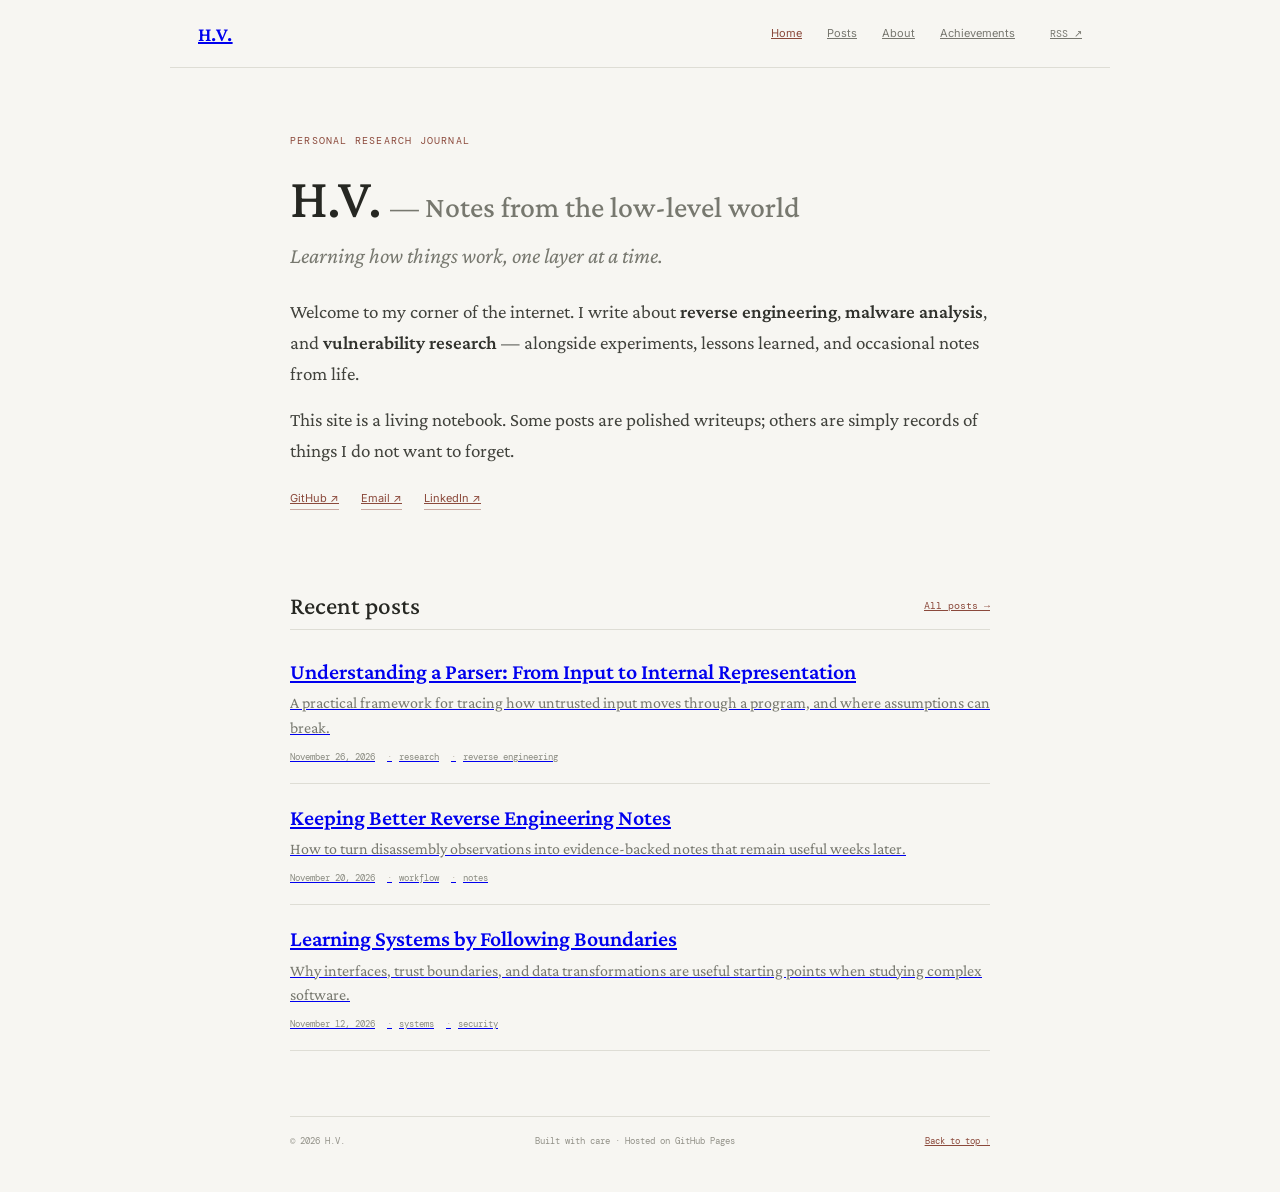
==== index.html @ 85acae39 "Add files via upload" ====
<!doctype html>
<html lang="en">
<head>
  <meta charset="utf-8"><meta name="viewport" content="width=device-width, initial-scale=1">
  <meta name="description" content="Notes on reverse engineering, security research, and systems.">
  <meta name="theme-color" content="#f7f6f2">
  <title>H.V. — Research Journal</title>
  <link rel="preconnect" href="https://fonts.googleapis.com"><link rel="preconnect" href="https://fonts.gstatic.com" crossorigin>
  <link href="https://fonts.googleapis.com/css2?family=Crimson+Pro:wght@400;500;600&family=DM+Mono:wght@400;500&family=Inter:wght@400;500;600;700&display=swap" rel="stylesheet">
  <link rel="stylesheet" href="assets/css/style.css">
</head>
<body>
<header class="topbar"><a class="site-title" href="index.html">H.V.</a><nav><a class="active" href="index.html">Home</a><a href="posts.html">Posts</a><a href="about.html">About</a><a href="achievements.html">Achievements</a></nav><a class="rss" href="feed.xml">RSS ↗</a></header>
<main class="page">
  <section class="intro">
    <p class="kicker">PERSONAL RESEARCH JOURNAL</p>
    <h1>H.V. <span class="subname">— Notes from the low-level world</span></h1>
    <p class="motto">Learning how things work, one layer at a time.</p>
    <div class="bio">
      <p>Welcome to my corner of the internet. I write about <strong>reverse engineering</strong>, <strong>malware analysis</strong>, and <strong>vulnerability research</strong> — alongside experiments, lessons learned, and occasional notes from life.</p>
      <p>This site is a living notebook. Some posts are polished writeups; others are simply records of things I do not want to forget.</p>
    </div>
    <div class="social"><a href="https://github.com/TVietHung305">GitHub ↗</a><a href="mailto:YOUR_EMAIL@example.com">Email ↗</a><a href="https://www.linkedin.com/">LinkedIn ↗</a></div>
  </section>

  <section class="posts-section">
    <div class="section-head"><h2>Recent posts</h2><a href="posts.html">All posts →</a></div>
    <article class="post-row"><a class="post-main" href="posts/understanding-parsers.html"><h3>Understanding a Parser: From Input to Internal Representation</h3><p>A practical framework for tracing how untrusted input moves through a program, and where assumptions can break.</p><div class="meta"><time datetime="2026-11-26">November 26, 2026</time><span>research</span><span>reverse engineering</span></div></a></article>
    <article class="post-row"><a class="post-main" href="posts/re-notes.html"><h3>Keeping Better Reverse Engineering Notes</h3><p>How to turn disassembly observations into evidence-backed notes that remain useful weeks later.</p><div class="meta"><time datetime="2026-11-20">November 20, 2026</time><span>workflow</span><span>notes</span></div></a></article>
    <article class="post-row"><a class="post-main" href="posts/learning-systems.html"><h3>Learning Systems by Following Boundaries</h3><p>Why interfaces, trust boundaries, and data transformations are useful starting points when studying complex software.</p><div class="meta"><time datetime="2026-11-12">November 12, 2026</time><span>systems</span><span>security</span></div></a></article>
  </section>
  <footer><span>© <span id="year"></span> H.V.</span><span>Built with care · Hosted on GitHub Pages</span><a href="#top">Back to top ↑</a></footer>
</main><script src="assets/js/main.js"></script></body></html>
---- assets/css/style.css ----
:root{--paper:#f7f6f2;--ink:#262722;--muted:#77786f;--line:#deddd5;--accent:#8b493b;--soft:#eeede7;--serif:"Crimson Pro",Georgia,serif;--sans:"Inter",Arial,sans-serif;--mono:"DM Mono",monospace}
*{box-sizing:border-box}html{scroll-behavior:smooth}body{margin:0;background:var(--paper);color:var(--ink);font-family:var(--sans);font-size:14px;line-height:1.75}.topbar{height:68px;max-width:940px;margin:auto;padding:0 28px;display:flex;align-items:center;gap:35px;border-bottom:1px solid var(--line)}.site-title{font:600 20px var(--serif);letter-spacing:.02em;margin-right:auto}.topbar nav{display:flex;gap:25px}.topbar nav a,.rss{font-size:11px;color:#77776f}.topbar nav a:hover,.topbar nav a.active,.rss:hover{color:var(--accent)}.rss{font-family:var(--mono);font-size:10px}.page{max-width:940px;margin:0 auto;padding:66px 28px 20px}.intro{max-width:700px;margin:0 auto 82px}.kicker{font:10px var(--mono);letter-spacing:.12em;color:var(--accent);text-transform:uppercase;margin:0 0 20px}.intro h1,.inner-page h1{font:500 clamp(40px,6vw,57px)/1.1 var(--serif);letter-spacing:-.025em;margin:0}.subname{font-size:.52em;color:#77786f;letter-spacing:0}.motto{font:italic 22px var(--serif);color:#77786f;margin:13px 0 28px}.bio{font:19px/1.65 var(--serif);color:#41423c}.bio p{margin:0 0 14px}.bio strong{font-weight:600;color:#30312c}.social{display:flex;gap:22px;margin-top:23px}.social a,.article-body a{font-size:11px;color:var(--accent);border-bottom:1px solid #c9a9a1}.posts-section{max-width:700px;margin:0 auto}.section-head{display:flex;align-items:center;justify-content:space-between;border-bottom:1px solid var(--line);padding-bottom:10px;margin-bottom:8px}.section-head h2{font:500 25px var(--serif);margin:0}.section-head>a{font:10px var(--mono);color:var(--accent)}.post-row{padding:20px 0;border-bottom:1px solid var(--line)}.post-main h3{font:600 22px/1.25 var(--serif);margin:0 0 6px}.post-main:hover h3,.archive-item a:hover{color:var(--accent)}.post-main p{font:16px/1.55 var(--serif);color:#77786f;margin:0 0 10px}.meta,.post-meta{display:flex;gap:12px;align-items:center;color:#898a80;font:9px var(--mono);text-transform:lowercase}.meta span:before{content:"·";margin-right:7px;color:#b1a99b}.meta time{text-transform:none}.page footer{max-width:700px;margin:65px auto 0;padding:18px 0 25px;border-top:1px solid var(--line);display:flex;justify-content:space-between;gap:15px;color:#929188;font:9px var(--mono)}.page footer a{color:var(--accent)}.inner-page{max-width:760px;min-height:calc(100vh - 68px)}.inner-page h1{margin-bottom:15px}.page-lead{font:italic 20px var(--serif);color:#77786f;margin:0 0 38px}.filterbar{display:flex;gap:8px;border-bottom:1px solid var(--line);padding-bottom:15px;margin-bottom:5px}.filter{background:transparent;border:1px solid var(--line);padding:6px 11px;border-radius:2px;color:#77786f;font:9px var(--mono);cursor:pointer}.filter.active,.filter:hover{background:var(--ink);color:var(--paper);border-color:var(--ink)}.archive-item{display:grid;grid-template-columns:135px 1fr;gap:18px;padding:20px 0;border-bottom:1px solid var(--line)}.archive-item>time{font:10px var(--mono);color:#88897f;padding-top:4px}.archive-item a{font:600 21px/1.3 var(--serif)}.archive-item p{font:15px var(--serif);color:#77786f;margin:5px 0 9px}.tag{font:9px var(--mono);color:var(--accent);margin-right:12px}.backlink{display:inline-block;font:10px var(--mono);color:var(--accent);margin-bottom:30px}.post-meta{margin:15px 0 38px;text-transform:none}.article-body{max-width:650px;font:19px/1.72 var(--serif);color:#41423c}.article-body p{margin:0 0 20px}.article-body h2{font:600 27px/1.25 var(--serif);margin:38px 0 12px;color:#292a25}.article-body ul,.article-body ol{padding-left:24px}.article-body li{margin:5px 0}.article-body pre{background:#eeede7;border:1px solid var(--line);padding:17px;overflow:auto;font:12px/1.7 var(--mono);color:#41423c}.article-body blockquote{border-left:2px solid var(--accent);padding:4px 0 4px 20px;margin:28px 0;color:#77786f;font-style:italic}.dropcap:first-letter{float:left;font:64px/.8 var(--serif);padding:8px 9px 0 0;color:var(--accent)}.timeline{border-top:1px solid var(--line);margin-top:40px}.timeline-item{display:grid;grid-template-columns:135px 1fr;gap:18px;padding:23px 0;border-bottom:1px solid var(--line)}.timeline-item time{font:10px var(--mono);color:#88897f;padding-top:5px}.timeline-item h2{font:600 22px var(--serif);margin:0}.timeline-item p{font:16px var(--serif);color:#77786f;margin:5px 0 0}
@media(max-width:620px){.topbar{padding:0 18px;gap:12px}.topbar nav{gap:12px}.topbar nav a{font-size:10px}.rss{display:none}.page{padding:48px 20px 15px}.intro{margin-bottom:65px}.subname{display:block;margin-top:8px}.bio{font-size:18px}.archive-item,.timeline-item{grid-template-columns:1fr;gap:5px}.page footer{flex-wrap:wrap}.page footer span:nth-child(2){display:none}.post-main h3{font-size:21px}}
@media(max-width:390px){.topbar nav{gap:8px}.topbar nav a{font-size:9px}.site-title{font-size:18px}}
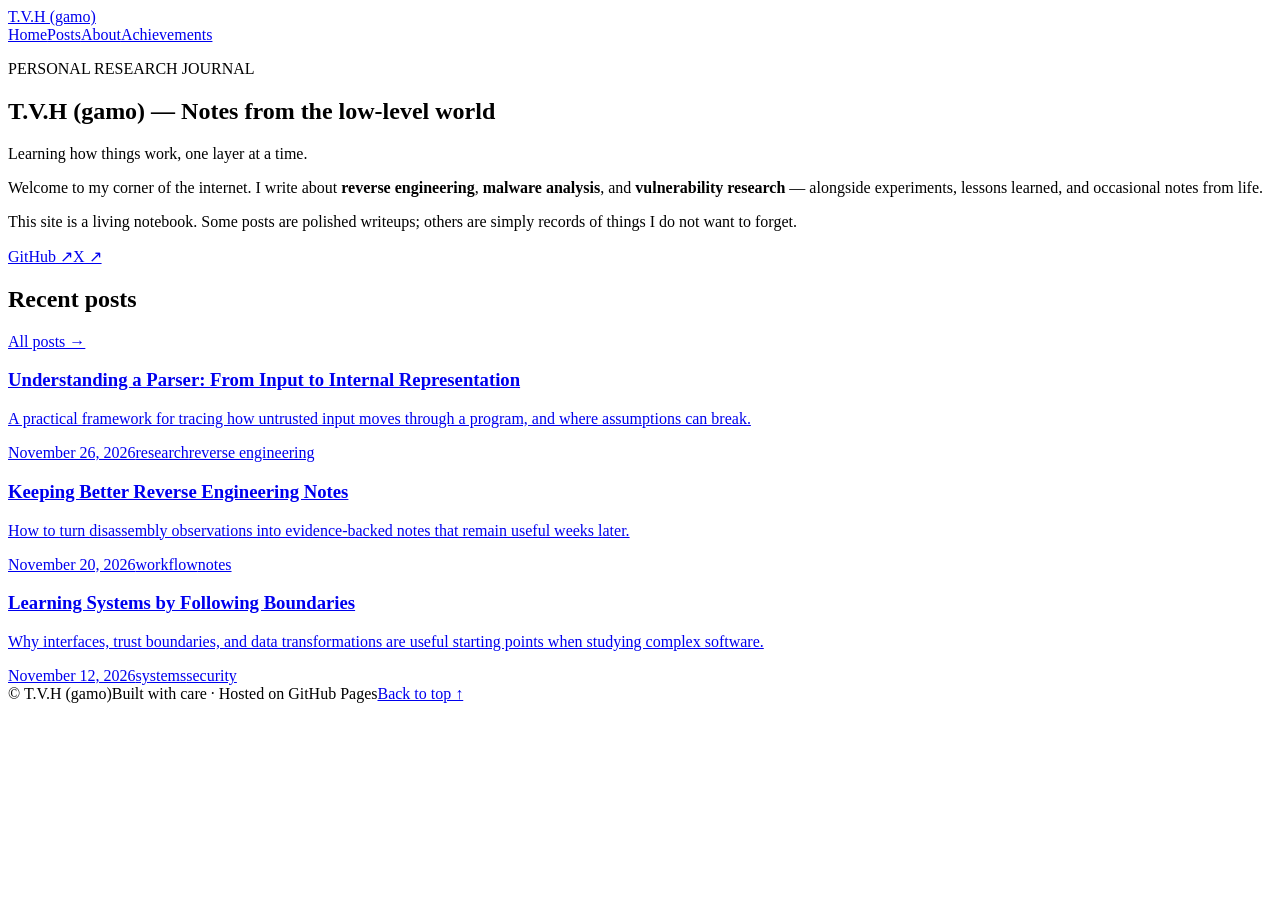
==== commit 0b0660ee: "Add files via upload" ====
--- a/index.html
+++ b/index.html
@@ -4,23 +4,23 @@
   <meta charset="utf-8"><meta name="viewport" content="width=device-width, initial-scale=1">
   <meta name="description" content="Notes on reverse engineering, security research, and systems.">
   <meta name="theme-color" content="#f7f6f2">
-  <title>H.V. — Research Journal</title>
+  <title>T.V.H (gamo) — Research Journal</title>
   <link rel="preconnect" href="https://fonts.googleapis.com"><link rel="preconnect" href="https://fonts.gstatic.com" crossorigin>
   <link href="https://fonts.googleapis.com/css2?family=Crimson+Pro:wght@400;500;600&family=DM+Mono:wght@400;500&family=Inter:wght@400;500;600;700&display=swap" rel="stylesheet">
   <link rel="stylesheet" href="assets/css/style.css">
 </head>
 <body>
-<header class="topbar"><a class="site-title" href="index.html">H.V.</a><nav><a class="active" href="index.html">Home</a><a href="posts.html">Posts</a><a href="about.html">About</a><a href="achievements.html">Achievements</a></nav><a class="rss" href="feed.xml">RSS ↗</a></header>
+<header class="topbar"><a class="site-title" href="index.html">T.V.H (gamo)</a><nav><a class="active" href="index.html">Home</a><a href="posts.html">Posts</a><a href="about.html">About</a><a href="achievements.html">Achievements</a></nav></header>
 <main class="page">
   <section class="intro">
     <p class="kicker">PERSONAL RESEARCH JOURNAL</p>
-    <h1>H.V. <span class="subname">— Notes from the low-level world</span></h1>
+    <h1>T.V.H (gamo) <span class="subname">— Notes from the low-level world</span></h1>
     <p class="motto">Learning how things work, one layer at a time.</p>
     <div class="bio">
       <p>Welcome to my corner of the internet. I write about <strong>reverse engineering</strong>, <strong>malware analysis</strong>, and <strong>vulnerability research</strong> — alongside experiments, lessons learned, and occasional notes from life.</p>
       <p>This site is a living notebook. Some posts are polished writeups; others are simply records of things I do not want to forget.</p>
     </div>
-    <div class="social"><a href="https://github.com/TVietHung305">GitHub ↗</a><a href="mailto:YOUR_EMAIL@example.com">Email ↗</a><a href="https://www.linkedin.com/">LinkedIn ↗</a></div>
+    <div class="social"><a href="https://github.com/TVietHung305">GitHub ↗</a><a href="https://x.com/hvtran_">X ↗</a></div>
   </section>
 
   <section class="posts-section">
@@ -29,5 +29,5 @@
     <article class="post-row"><a class="post-main" href="posts/re-notes.html"><h3>Keeping Better Reverse Engineering Notes</h3><p>How to turn disassembly observations into evidence-backed notes that remain useful weeks later.</p><div class="meta"><time datetime="2026-11-20">November 20, 2026</time><span>workflow</span><span>notes</span></div></a></article>
     <article class="post-row"><a class="post-main" href="posts/learning-systems.html"><h3>Learning Systems by Following Boundaries</h3><p>Why interfaces, trust boundaries, and data transformations are useful starting points when studying complex software.</p><div class="meta"><time datetime="2026-11-12">November 12, 2026</time><span>systems</span><span>security</span></div></a></article>
   </section>
-  <footer><span>© <span id="year"></span> H.V.</span><span>Built with care · Hosted on GitHub Pages</span><a href="#top">Back to top ↑</a></footer>
+  <footer><span>© <span id="year"></span> T.V.H (gamo)</span><span>Built with care · Hosted on GitHub Pages</span><a href="#top">Back to top ↑</a></footer>
 </main><script src="assets/js/main.js"></script></body></html>
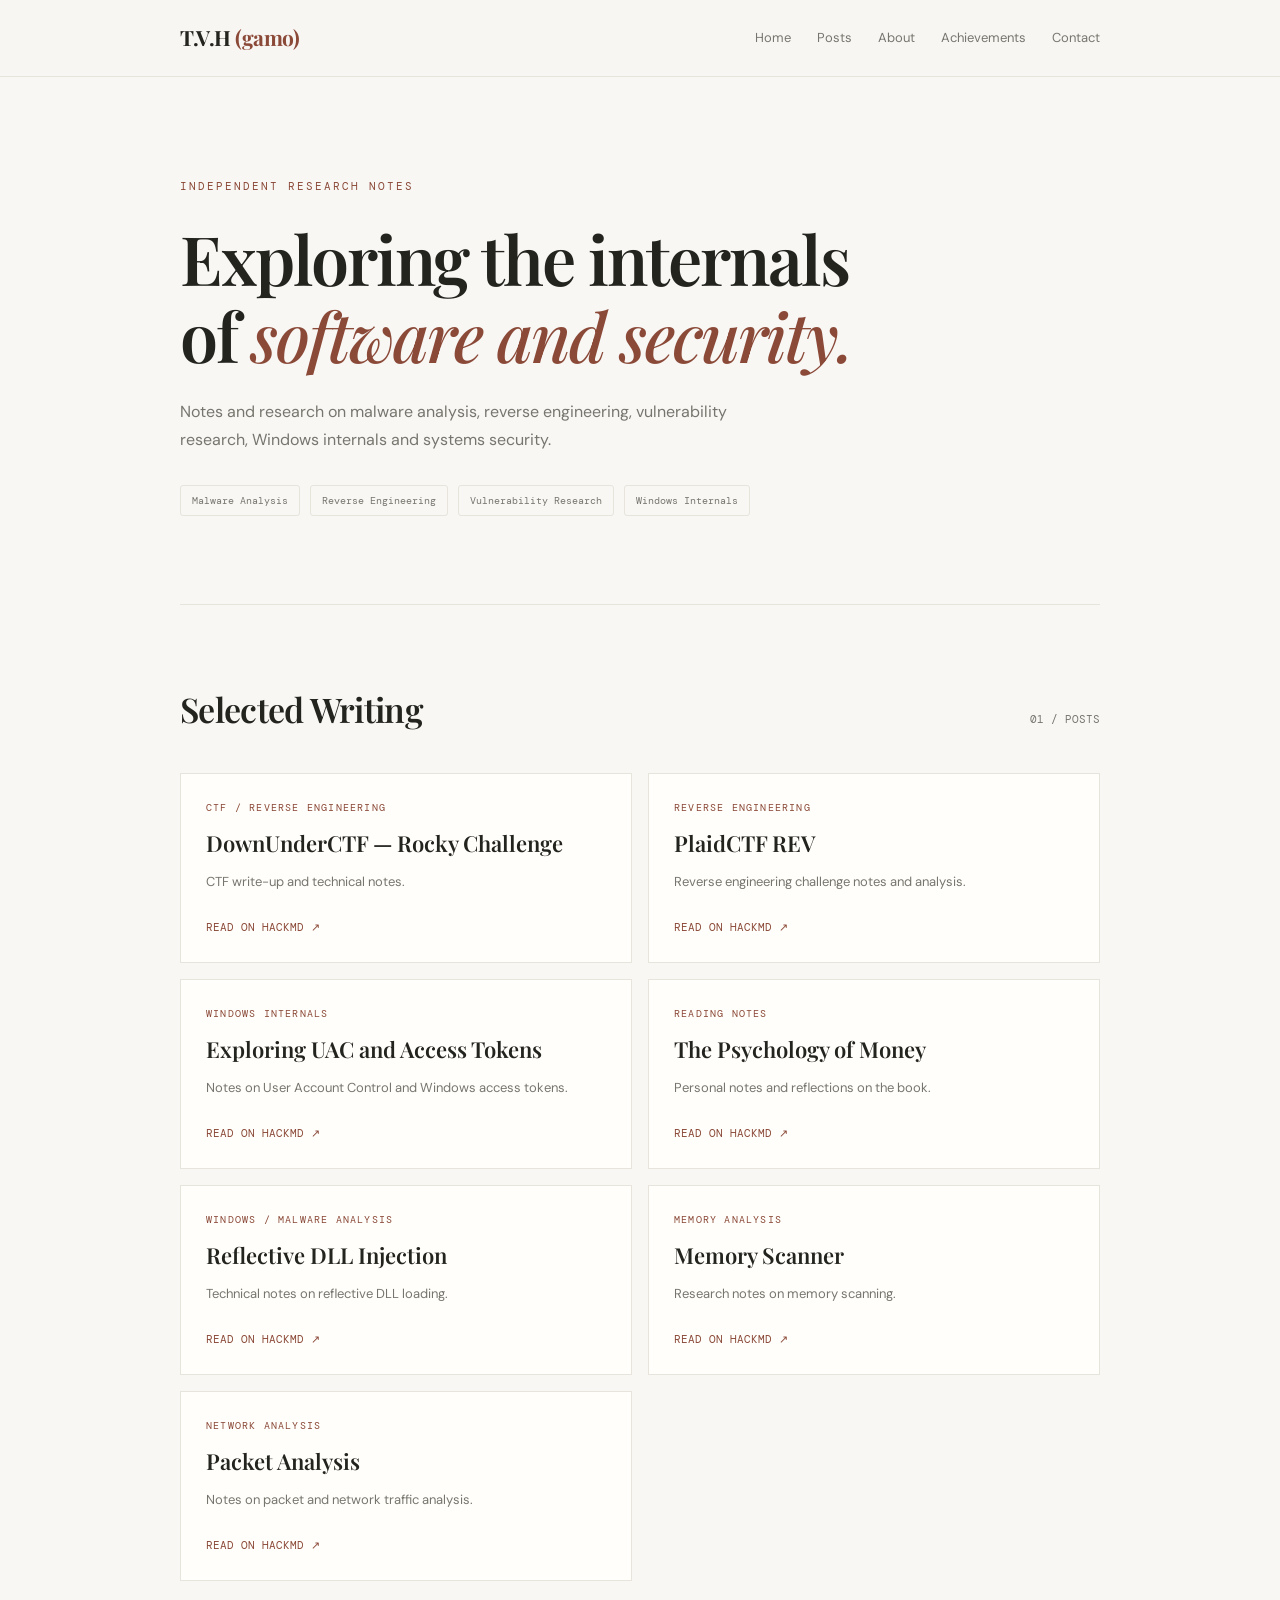
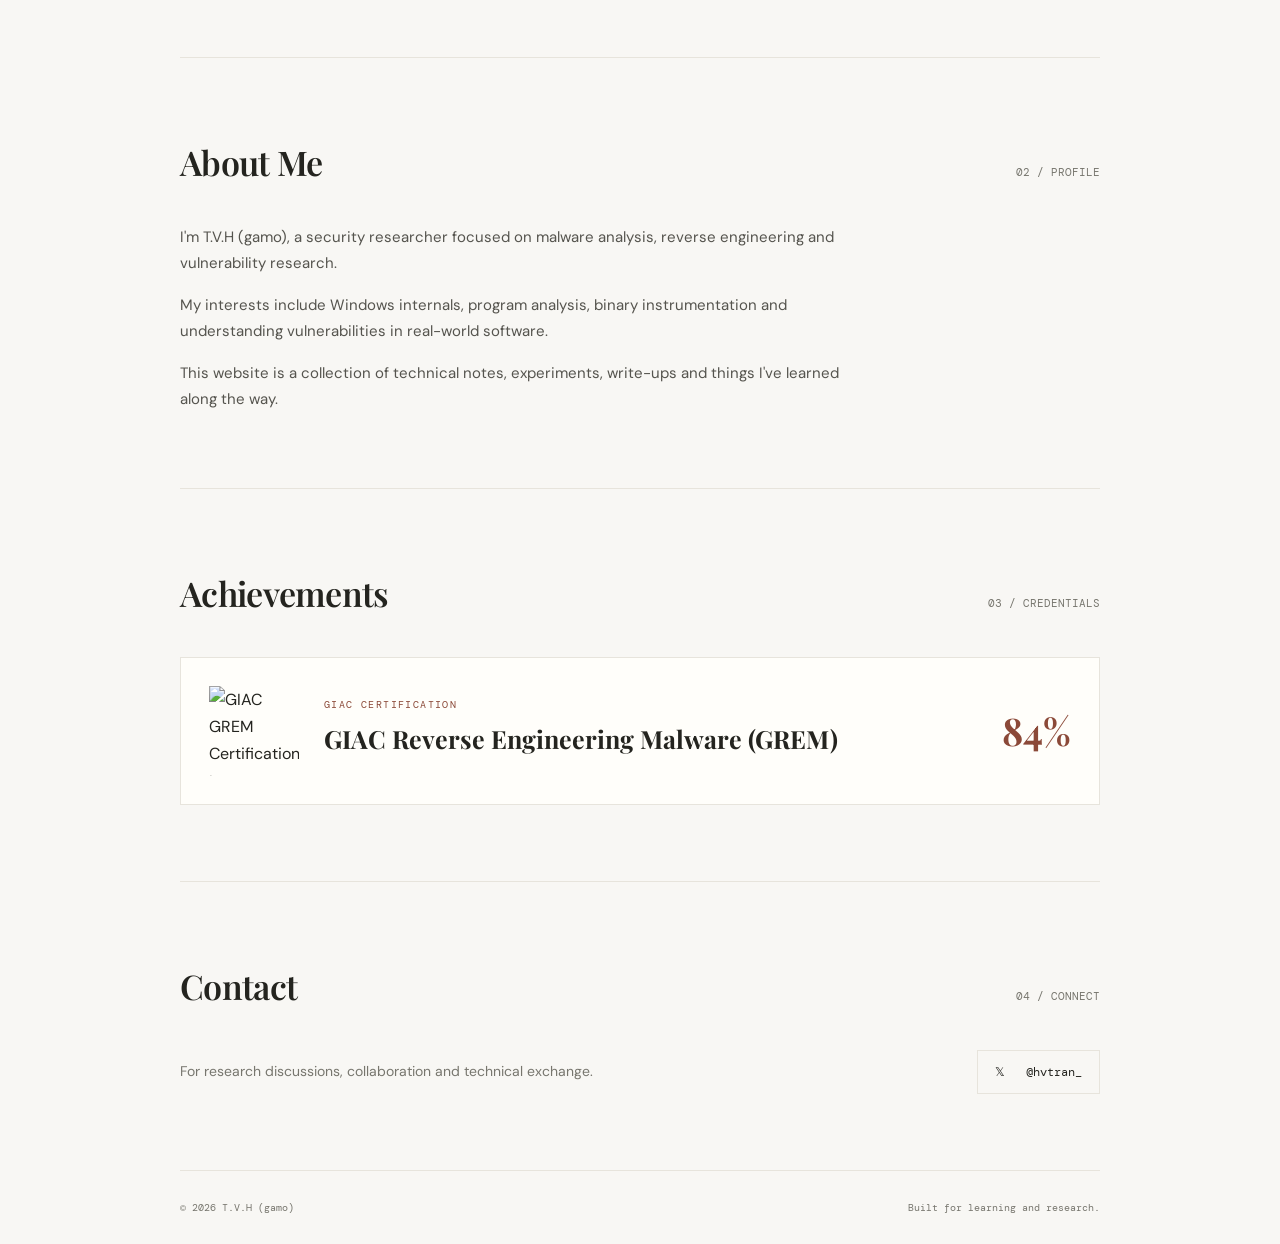
==== commit e41f3301: "Add files via upload" ====
--- a/index.html
+++ b/index.html
@@ -1,33 +1,616 @@
-<!doctype html>
+
+<!DOCTYPE html>
 <html lang="en">
 <head>
-  <meta charset="utf-8"><meta name="viewport" content="width=device-width, initial-scale=1">
-  <meta name="description" content="Notes on reverse engineering, security research, and systems.">
-  <meta name="theme-color" content="#f7f6f2">
-  <title>T.V.H (gamo) — Research Journal</title>
-  <link rel="preconnect" href="https://fonts.googleapis.com"><link rel="preconnect" href="https://fonts.gstatic.com" crossorigin>
-  <link href="https://fonts.googleapis.com/css2?family=Crimson+Pro:wght@400;500;600&family=DM+Mono:wght@400;500&family=Inter:wght@400;500;600;700&display=swap" rel="stylesheet">
-  <link rel="stylesheet" href="assets/css/style.css">
+  <meta charset="UTF-8">
+  <meta name="viewport" content="width=device-width, initial-scale=1.0">
+  <meta name="description" content="T.V.H (gamo) — Malware Analysis, Reverse Engineering and Vulnerability Research.">
+  <title>T.V.H (gamo) — Research Notes</title>
+
+  <link rel="preconnect" href="https://fonts.googleapis.com">
+  <link rel="preconnect" href="https://fonts.gstatic.com" crossorigin>
+  <link href="https://fonts.googleapis.com/css2?family=DM+Mono:wght@400;500&family=DM+Sans:wght@400;500;600;700&family=Playfair+Display:wght@500;600;700&display=swap" rel="stylesheet">
+
+  <style>
+    :root {
+      --bg: #f8f7f4;
+      --surface: #fffefa;
+      --text: #24241f;
+      --muted: #77766e;
+      --line: #e7e4dc;
+      --accent: #8b4938;
+      --accent-light: #f2e8e3;
+      --mono: "DM Mono", monospace;
+      --sans: "DM Sans", sans-serif;
+      --serif: "Playfair Display", serif;
+    }
+
+    * {
+      box-sizing: border-box;
+      margin: 0;
+      padding: 0;
+    }
+
+    html {
+      scroll-behavior: smooth;
+    }
+
+    body {
+      background: var(--bg);
+      color: var(--text);
+      font-family: var(--sans);
+      line-height: 1.7;
+    }
+
+    a {
+      color: inherit;
+      text-decoration: none;
+    }
+
+    .container {
+      width: min(100% - 48px, 920px);
+      margin: auto;
+    }
+
+    header {
+      border-bottom: 1px solid var(--line);
+      background: rgba(248, 247, 244, .94);
+    }
+
+    .nav {
+      min-height: 76px;
+      display: flex;
+      align-items: center;
+      justify-content: space-between;
+      gap: 24px;
+    }
+
+    .brand {
+      font-family: var(--serif);
+      font-size: 21px;
+      font-weight: 700;
+      letter-spacing: -.5px;
+    }
+
+    .brand span {
+      color: var(--accent);
+    }
+
+    .nav-links {
+      display: flex;
+      gap: 26px;
+      list-style: none;
+      font-size: 13px;
+      color: var(--muted);
+    }
+
+    .nav-links a:hover,
+    .text-link:hover {
+      color: var(--accent);
+    }
+
+    .hero {
+      padding: 100px 0 88px;
+      border-bottom: 1px solid var(--line);
+    }
+
+    .eyebrow {
+      font-family: var(--mono);
+      font-size: 11px;
+      letter-spacing: 2px;
+      text-transform: uppercase;
+      color: var(--accent);
+      margin-bottom: 24px;
+    }
+
+    h1 {
+      font-family: var(--serif);
+      font-size: clamp(42px, 7vw, 68px);
+      line-height: 1.13;
+      letter-spacing: -2px;
+      max-width: 720px;
+      font-weight: 600;
+    }
+
+    h1 em {
+      color: var(--accent);
+      font-weight: 500;
+    }
+
+    .hero-description {
+      color: var(--muted);
+      max-width: 560px;
+      margin-top: 25px;
+      font-size: 16px;
+    }
+
+    .hero-meta {
+      display: flex;
+      flex-wrap: wrap;
+      gap: 10px;
+      margin-top: 32px;
+    }
+
+    .tag {
+      border: 1px solid var(--line);
+      padding: 6px 11px;
+      border-radius: 3px;
+      color: var(--muted);
+      font-family: var(--mono);
+      font-size: 10px;
+    }
+
+    section {
+      padding: 76px 0;
+      border-bottom: 1px solid var(--line);
+    }
+
+    .section-heading {
+      display: flex;
+      align-items: baseline;
+      justify-content: space-between;
+      gap: 20px;
+      margin-bottom: 34px;
+    }
+
+    .section-heading h2 {
+      font-family: var(--serif);
+      font-size: 34px;
+      font-weight: 600;
+      letter-spacing: -.7px;
+    }
+
+    .section-index {
+      font-family: var(--mono);
+      font-size: 11px;
+      color: var(--muted);
+    }
+
+    .posts {
+      display: grid;
+      grid-template-columns: 1fr 1fr;
+      gap: 16px;
+    }
+
+    .post {
+      background: var(--surface);
+      border: 1px solid var(--line);
+      padding: 25px;
+      min-height: 190px;
+      display: flex;
+      flex-direction: column;
+      justify-content: space-between;
+      transition: border-color .2s, transform .2s;
+    }
+
+    .post:hover {
+      border-color: var(--accent);
+      transform: translateY(-3px);
+    }
+
+    .post-category {
+      font-family: var(--mono);
+      text-transform: uppercase;
+      font-size: 10px;
+      letter-spacing: 1.2px;
+      color: var(--accent);
+    }
+
+    .post h3 {
+      font-family: var(--serif);
+      font-size: 22px;
+      line-height: 1.35;
+      font-weight: 600;
+      margin: 13px 0;
+    }
+
+    .post-description {
+      font-size: 13px;
+      color: var(--muted);
+      margin-bottom: 20px;
+    }
+
+    .post-link {
+      font-family: var(--mono);
+      font-size: 11px;
+      color: var(--accent);
+    }
+
+    .about-content {
+      max-width: 680px;
+      color: #55544e;
+      font-size: 15px;
+    }
+
+    .about-content p + p {
+      margin-top: 17px;
+    }
+
+    .achievement {
+      display: flex;
+      align-items: center;
+      gap: 25px;
+      padding: 28px;
+      background: var(--surface);
+      border: 1px solid var(--line);
+    }
+
+    .certificate-logo {
+      width: 90px;
+      height: 90px;
+      object-fit: contain;
+      flex-shrink: 0;
+    }
+
+    .achievement-info {
+      flex: 1;
+    }
+
+    .achievement-label {
+      font-family: var(--mono);
+      font-size: 10px;
+      color: var(--accent);
+      letter-spacing: 1.4px;
+      text-transform: uppercase;
+    }
+
+    .achievement h3 {
+      font-family: var(--serif);
+      font-size: 25px;
+      margin: 5px 0;
+    }
+
+    .achievement p {
+      color: var(--muted);
+      font-size: 13px;
+    }
+
+    .score {
+      text-align: right;
+      flex-shrink: 0;
+    }
+
+    .score strong {
+      display: block;
+      font-family: var(--serif);
+      font-size: 38px;
+      color: var(--accent);
+      line-height: 1.2;
+    }
+
+    .score span {
+      font-family: var(--mono);
+      color: var(--muted);
+      font-size: 10px;
+    }
+
+    .passed {
+      display: inline-block;
+      margin-top: 9px;
+      padding: 3px 9px;
+      background: #e7efe6;
+      color: #3c6740;
+      font-family: var(--mono);
+      font-size: 10px;
+      letter-spacing: .5px;
+    }
+
+    .contact-content {
+      display: flex;
+      justify-content: space-between;
+      align-items: center;
+      gap: 20px;
+    }
+
+    .contact-content p {
+      color: var(--muted);
+      font-size: 14px;
+    }
+
+    .x-link {
+      display: inline-flex;
+      align-items: center;
+      gap: 9px;
+      border: 1px solid var(--line);
+      padding: 11px 17px;
+      font-family: var(--mono);
+      font-size: 12px;
+      transition: all .2s;
+    }
+
+    .x-link:hover {
+      color: var(--accent);
+      border-color: var(--accent);
+    }
+
+    footer {
+      padding: 28px 0;
+      color: var(--muted);
+      font-family: var(--mono);
+      font-size: 10px;
+      display: flex;
+      justify-content: space-between;
+      gap: 15px;
+    }
+
+    @media (max-width: 650px) {
+      .container {
+        width: min(100% - 32px, 920px);
+      }
+
+      .nav {
+        align-items: flex-start;
+        flex-direction: column;
+        padding: 20px 0;
+        gap: 13px;
+      }
+
+      .nav-links {
+        gap: 17px;
+        flex-wrap: wrap;
+      }
+
+      .hero {
+        padding: 70px 0;
+      }
+
+      .posts {
+        grid-template-columns: 1fr;
+      }
+
+      .achievement {
+        align-items: flex-start;
+        flex-wrap: wrap;
+        padding: 20px;
+      }
+
+      .certificate-logo {
+        width: 65px;
+        height: 65px;
+      }
+
+      .score {
+        text-align: left;
+        width: 100%;
+      }
+
+      .contact-content {
+        align-items: flex-start;
+        flex-direction: column;
+      }
+
+      footer {
+        flex-direction: column;
+      }
+    }
+  </style>
 </head>
+
 <body>
-<header class="topbar"><a class="site-title" href="index.html">T.V.H (gamo)</a><nav><a class="active" href="index.html">Home</a><a href="posts.html">Posts</a><a href="about.html">About</a><a href="achievements.html">Achievements</a></nav></header>
-<main class="page">
-  <section class="intro">
-    <p class="kicker">PERSONAL RESEARCH JOURNAL</p>
-    <h1>T.V.H (gamo) <span class="subname">— Notes from the low-level world</span></h1>
-    <p class="motto">Learning how things work, one layer at a time.</p>
-    <div class="bio">
-      <p>Welcome to my corner of the internet. I write about <strong>reverse engineering</strong>, <strong>malware analysis</strong>, and <strong>vulnerability research</strong> — alongside experiments, lessons learned, and occasional notes from life.</p>
-      <p>This site is a living notebook. Some posts are polished writeups; others are simply records of things I do not want to forget.</p>
+
+  <header>
+    <div class="container nav">
+      <a class="brand" href="#">T.V.H <span>(gamo)</span></a>
+
+      <nav>
+        <ul class="nav-links">
+          <li><a href="#home">Home</a></li>
+          <li><a href="#posts">Posts</a></li>
+          <li><a href="#about">About</a></li>
+          <li><a href="#achievements">Achievements</a></li>
+          <li><a href="#contact">Contact</a></li>
+        </ul>
+      </nav>
     </div>
-    <div class="social"><a href="https://github.com/TVietHung305">GitHub ↗</a><a href="https://x.com/hvtran_">X ↗</a></div>
-  </section>
-
-  <section class="posts-section">
-    <div class="section-head"><h2>Recent posts</h2><a href="posts.html">All posts →</a></div>
-    <article class="post-row"><a class="post-main" href="posts/understanding-parsers.html"><h3>Understanding a Parser: From Input to Internal Representation</h3><p>A practical framework for tracing how untrusted input moves through a program, and where assumptions can break.</p><div class="meta"><time datetime="2026-11-26">November 26, 2026</time><span>research</span><span>reverse engineering</span></div></a></article>
-    <article class="post-row"><a class="post-main" href="posts/re-notes.html"><h3>Keeping Better Reverse Engineering Notes</h3><p>How to turn disassembly observations into evidence-backed notes that remain useful weeks later.</p><div class="meta"><time datetime="2026-11-20">November 20, 2026</time><span>workflow</span><span>notes</span></div></a></article>
-    <article class="post-row"><a class="post-main" href="posts/learning-systems.html"><h3>Learning Systems by Following Boundaries</h3><p>Why interfaces, trust boundaries, and data transformations are useful starting points when studying complex software.</p><div class="meta"><time datetime="2026-11-12">November 12, 2026</time><span>systems</span><span>security</span></div></a></article>
-  </section>
-  <footer><span>© <span id="year"></span> T.V.H (gamo)</span><span>Built with care · Hosted on GitHub Pages</span><a href="#top">Back to top ↑</a></footer>
-</main><script src="assets/js/main.js"></script></body></html>+  </header>
+
+  <main>
+    <div class="container">
+
+      <!-- HOME -->
+      <section class="hero" id="home">
+        <div class="eyebrow">Independent Research Notes</div>
+
+        <h1>
+          Exploring the internals of
+          <em>software and security.</em>
+        </h1>
+
+        <p class="hero-description">
+          Notes and research on malware analysis, reverse engineering,
+          vulnerability research, Windows internals and systems security.
+        </p>
+
+        <div class="hero-meta">
+          <span class="tag">Malware Analysis</span>
+          <span class="tag">Reverse Engineering</span>
+          <span class="tag">Vulnerability Research</span>
+          <span class="tag">Windows Internals</span>
+        </div>
+      </section>
+
+      <!-- POSTS -->
+      <section id="posts">
+        <div class="section-heading">
+          <h2>Selected Writing</h2>
+          <span class="section-index">01 / POSTS</span>
+        </div>
+
+        <div class="posts">
+
+          <a class="post"
+             href="https://hackmd.io/@IceK/SyC9PhsDel"
+             target="_blank" rel="noopener noreferrer">
+            <div>
+              <div class="post-category">CTF / Reverse Engineering</div>
+              <h3>DownUnderCTF — Rocky Challenge</h3>
+              <p class="post-description">
+                CTF write-up and technical notes.
+              </p>
+            </div>
+            <span class="post-link">READ ON HACKMD ↗</span>
+          </a>
+
+          <a class="post"
+             href="https://hackmd.io/@IceK/ryY4mGbRyl"
+             target="_blank" rel="noopener noreferrer">
+            <div>
+              <div class="post-category">Reverse Engineering</div>
+              <h3>PlaidCTF REV</h3>
+              <p class="post-description">
+                Reverse engineering challenge notes and analysis.
+              </p>
+            </div>
+            <span class="post-link">READ ON HACKMD ↗</span>
+          </a>
+
+          <a class="post"
+             href="https://hackmd.io/@IceK/UAC"
+             target="_blank" rel="noopener noreferrer">
+            <div>
+              <div class="post-category">Windows Internals</div>
+              <h3>Exploring UAC and Access Tokens</h3>
+              <p class="post-description">
+                Notes on User Account Control and Windows access tokens.
+              </p>
+            </div>
+            <span class="post-link">READ ON HACKMD ↗</span>
+          </a>
+
+          <a class="post"
+             href="https://hackmd.io/@IceK/thepsychologyofmoney"
+             target="_blank" rel="noopener noreferrer">
+            <div>
+              <div class="post-category">Reading Notes</div>
+              <h3>The Psychology of Money</h3>
+              <p class="post-description">
+                Personal notes and reflections on the book.
+              </p>
+            </div>
+            <span class="post-link">READ ON HACKMD ↗</span>
+          </a>
+
+          <a class="post"
+             href="https://hackmd.io/@IceK/ReflectiveDLL"
+             target="_blank" rel="noopener noreferrer">
+            <div>
+              <div class="post-category">Windows / Malware Analysis</div>
+              <h3>Reflective DLL Injection</h3>
+              <p class="post-description">
+                Technical notes on reflective DLL loading.
+              </p>
+            </div>
+            <span class="post-link">READ ON HACKMD ↗</span>
+          </a>
+
+          <a class="post"
+             href="https://hackmd.io/@IceK/MemoryScanner"
+             target="_blank" rel="noopener noreferrer">
+            <div>
+              <div class="post-category">Memory Analysis</div>
+              <h3>Memory Scanner</h3>
+              <p class="post-description">
+                Research notes on memory scanning.
+              </p>
+            </div>
+            <span class="post-link">READ ON HACKMD ↗</span>
+          </a>
+
+          <a class="post"
+             href="https://hackmd.io/@IceK/HylzPKkcT"
+             target="_blank" rel="noopener noreferrer">
+            <div>
+              <div class="post-category">Network Analysis</div>
+              <h3>Packet Analysis</h3>
+              <p class="post-description">
+                Notes on packet and network traffic analysis.
+              </p>
+            </div>
+            <span class="post-link">READ ON HACKMD ↗</span>
+          </a>
+
+        </div>
+      </section>
+
+      <!-- ABOUT -->
+      <section id="about">
+        <div class="section-heading">
+          <h2>About Me</h2>
+          <span class="section-index">02 / PROFILE</span>
+        </div>
+
+        <div class="about-content">
+          <p>
+            I'm T.V.H (gamo), a security researcher focused on malware
+            analysis, reverse engineering and vulnerability research.
+          </p>
+
+          <p>
+            My interests include Windows internals, program analysis,
+            binary instrumentation and understanding vulnerabilities
+            in real-world software.
+          </p>
+
+          <p>
+            This website is a collection of technical notes, experiments,
+            write-ups and things I've learned along the way.
+          </p>
+        </div>
+      </section>
+
+      <!-- ACHIEVEMENTS -->
+      <section id="achievements">
+        <div class="section-heading">
+          <h2>Achievements</h2>
+          <span class="section-index">03 / CREDENTIALS</span>
+        </div>
+
+        <div class="achievement">
+          <img
+            class="certificate-logo"
+            src="https://exams.giac.org/api/v2/certification-logo/GREM"
+            alt="GIAC GREM Certification Logo"
+          >
+
+          <div class="achievement-info">
+            <div class="achievement-label">GIAC Certification</div>
+            <h3>GIAC Reverse Engineering Malware (GREM)</h3>
+          </div>
+
+          <div class="score">
+            <strong>84%</strong>
+          </div>
+        </div>
+      </section>
+
+      <!-- CONTACT -->
+      <section id="contact">
+        <div class="section-heading">
+          <h2>Contact</h2>
+          <span class="section-index">04 / CONNECT</span>
+        </div>
+
+        <div class="contact-content">
+          <p>
+            For research discussions, collaboration and technical exchange.
+          </p>
+
+          <a class="x-link"
+             href="https://x.com/hvtran_"
+             target="_blank"
+             rel="noopener noreferrer">
+            𝕏 &nbsp; @hvtran_
+          </a>
+        </div>
+      </section>
+
+    </div>
+  </main>
+
+  <footer class="container">
+    <span>© 2026 T.V.H (gamo)</span>
+    <span>Built for learning and research.</span>
+  </footer>
+
+</body>
+</html>
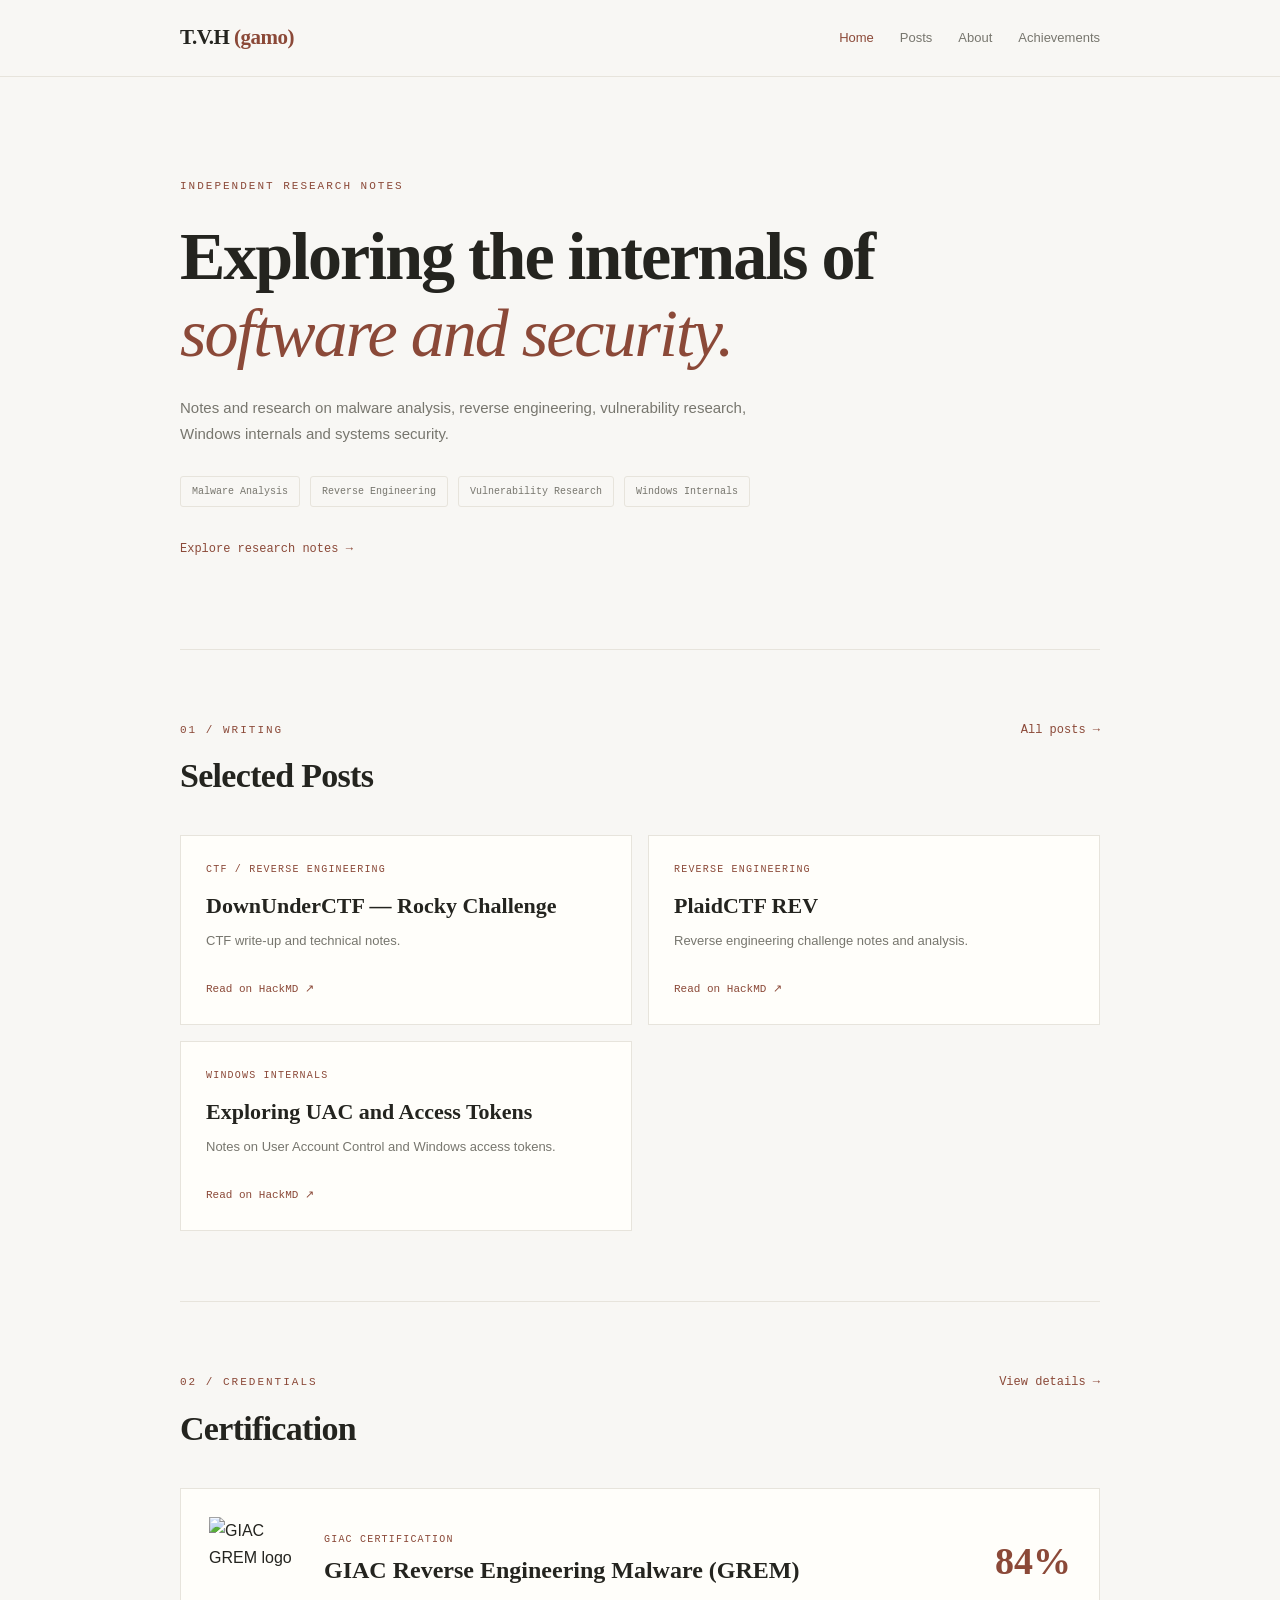
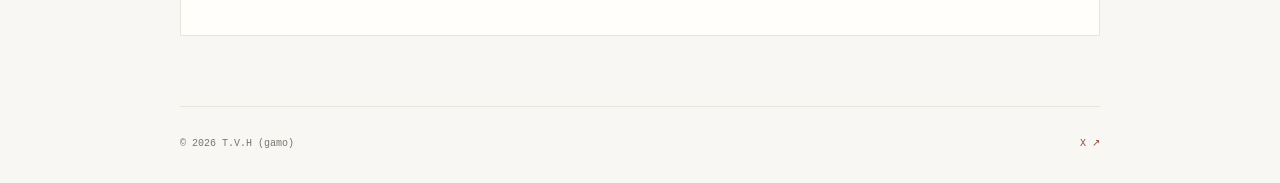
==== commit 07a18922: "Add files via upload" ====
--- a/index.html
+++ b/index.html
@@ -6,611 +6,121 @@
   <meta name="viewport" content="width=device-width, initial-scale=1.0">
   <meta name="description" content="T.V.H (gamo) — Malware Analysis, Reverse Engineering and Vulnerability Research.">
   <title>T.V.H (gamo) — Research Notes</title>
-
-  <link rel="preconnect" href="https://fonts.googleapis.com">
-  <link rel="preconnect" href="https://fonts.gstatic.com" crossorigin>
-  <link href="https://fonts.googleapis.com/css2?family=DM+Mono:wght@400;500&family=DM+Sans:wght@400;500;600;700&family=Playfair+Display:wght@500;600;700&display=swap" rel="stylesheet">
-
-  <style>
-    :root {
-      --bg: #f8f7f4;
-      --surface: #fffefa;
-      --text: #24241f;
-      --muted: #77766e;
-      --line: #e7e4dc;
-      --accent: #8b4938;
-      --accent-light: #f2e8e3;
-      --mono: "DM Mono", monospace;
-      --sans: "DM Sans", sans-serif;
-      --serif: "Playfair Display", serif;
-    }
-
-    * {
-      box-sizing: border-box;
-      margin: 0;
-      padding: 0;
-    }
-
-    html {
-      scroll-behavior: smooth;
-    }
-
-    body {
-      background: var(--bg);
-      color: var(--text);
-      font-family: var(--sans);
-      line-height: 1.7;
-    }
-
-    a {
-      color: inherit;
-      text-decoration: none;
-    }
-
-    .container {
-      width: min(100% - 48px, 920px);
-      margin: auto;
-    }
-
-    header {
-      border-bottom: 1px solid var(--line);
-      background: rgba(248, 247, 244, .94);
-    }
-
-    .nav {
-      min-height: 76px;
-      display: flex;
-      align-items: center;
-      justify-content: space-between;
-      gap: 24px;
-    }
-
-    .brand {
-      font-family: var(--serif);
-      font-size: 21px;
-      font-weight: 700;
-      letter-spacing: -.5px;
-    }
-
-    .brand span {
-      color: var(--accent);
-    }
-
-    .nav-links {
-      display: flex;
-      gap: 26px;
-      list-style: none;
-      font-size: 13px;
-      color: var(--muted);
-    }
-
-    .nav-links a:hover,
-    .text-link:hover {
-      color: var(--accent);
-    }
-
-    .hero {
-      padding: 100px 0 88px;
-      border-bottom: 1px solid var(--line);
-    }
-
-    .eyebrow {
-      font-family: var(--mono);
-      font-size: 11px;
-      letter-spacing: 2px;
-      text-transform: uppercase;
-      color: var(--accent);
-      margin-bottom: 24px;
-    }
-
-    h1 {
-      font-family: var(--serif);
-      font-size: clamp(42px, 7vw, 68px);
-      line-height: 1.13;
-      letter-spacing: -2px;
-      max-width: 720px;
-      font-weight: 600;
-    }
-
-    h1 em {
-      color: var(--accent);
-      font-weight: 500;
-    }
-
-    .hero-description {
-      color: var(--muted);
-      max-width: 560px;
-      margin-top: 25px;
-      font-size: 16px;
-    }
-
-    .hero-meta {
-      display: flex;
-      flex-wrap: wrap;
-      gap: 10px;
-      margin-top: 32px;
-    }
-
-    .tag {
-      border: 1px solid var(--line);
-      padding: 6px 11px;
-      border-radius: 3px;
-      color: var(--muted);
-      font-family: var(--mono);
-      font-size: 10px;
-    }
-
-    section {
-      padding: 76px 0;
-      border-bottom: 1px solid var(--line);
-    }
-
-    .section-heading {
-      display: flex;
-      align-items: baseline;
-      justify-content: space-between;
-      gap: 20px;
-      margin-bottom: 34px;
-    }
-
-    .section-heading h2 {
-      font-family: var(--serif);
-      font-size: 34px;
-      font-weight: 600;
-      letter-spacing: -.7px;
-    }
-
-    .section-index {
-      font-family: var(--mono);
-      font-size: 11px;
-      color: var(--muted);
-    }
-
-    .posts {
-      display: grid;
-      grid-template-columns: 1fr 1fr;
-      gap: 16px;
-    }
-
-    .post {
-      background: var(--surface);
-      border: 1px solid var(--line);
-      padding: 25px;
-      min-height: 190px;
-      display: flex;
-      flex-direction: column;
-      justify-content: space-between;
-      transition: border-color .2s, transform .2s;
-    }
-
-    .post:hover {
-      border-color: var(--accent);
-      transform: translateY(-3px);
-    }
-
-    .post-category {
-      font-family: var(--mono);
-      text-transform: uppercase;
-      font-size: 10px;
-      letter-spacing: 1.2px;
-      color: var(--accent);
-    }
-
-    .post h3 {
-      font-family: var(--serif);
-      font-size: 22px;
-      line-height: 1.35;
-      font-weight: 600;
-      margin: 13px 0;
-    }
-
-    .post-description {
-      font-size: 13px;
-      color: var(--muted);
-      margin-bottom: 20px;
-    }
-
-    .post-link {
-      font-family: var(--mono);
-      font-size: 11px;
-      color: var(--accent);
-    }
-
-    .about-content {
-      max-width: 680px;
-      color: #55544e;
-      font-size: 15px;
-    }
-
-    .about-content p + p {
-      margin-top: 17px;
-    }
-
-    .achievement {
-      display: flex;
-      align-items: center;
-      gap: 25px;
-      padding: 28px;
-      background: var(--surface);
-      border: 1px solid var(--line);
-    }
-
-    .certificate-logo {
-      width: 90px;
-      height: 90px;
-      object-fit: contain;
-      flex-shrink: 0;
-    }
-
-    .achievement-info {
-      flex: 1;
-    }
-
-    .achievement-label {
-      font-family: var(--mono);
-      font-size: 10px;
-      color: var(--accent);
-      letter-spacing: 1.4px;
-      text-transform: uppercase;
-    }
-
-    .achievement h3 {
-      font-family: var(--serif);
-      font-size: 25px;
-      margin: 5px 0;
-    }
-
-    .achievement p {
-      color: var(--muted);
-      font-size: 13px;
-    }
-
-    .score {
-      text-align: right;
-      flex-shrink: 0;
-    }
-
-    .score strong {
-      display: block;
-      font-family: var(--serif);
-      font-size: 38px;
-      color: var(--accent);
-      line-height: 1.2;
-    }
-
-    .score span {
-      font-family: var(--mono);
-      color: var(--muted);
-      font-size: 10px;
-    }
-
-    .passed {
-      display: inline-block;
-      margin-top: 9px;
-      padding: 3px 9px;
-      background: #e7efe6;
-      color: #3c6740;
-      font-family: var(--mono);
-      font-size: 10px;
-      letter-spacing: .5px;
-    }
-
-    .contact-content {
-      display: flex;
-      justify-content: space-between;
-      align-items: center;
-      gap: 20px;
-    }
-
-    .contact-content p {
-      color: var(--muted);
-      font-size: 14px;
-    }
-
-    .x-link {
-      display: inline-flex;
-      align-items: center;
-      gap: 9px;
-      border: 1px solid var(--line);
-      padding: 11px 17px;
-      font-family: var(--mono);
-      font-size: 12px;
-      transition: all .2s;
-    }
-
-    .x-link:hover {
-      color: var(--accent);
-      border-color: var(--accent);
-    }
-
-    footer {
-      padding: 28px 0;
-      color: var(--muted);
-      font-family: var(--mono);
-      font-size: 10px;
-      display: flex;
-      justify-content: space-between;
-      gap: 15px;
-    }
-
-    @media (max-width: 650px) {
-      .container {
-        width: min(100% - 32px, 920px);
-      }
-
-      .nav {
-        align-items: flex-start;
-        flex-direction: column;
-        padding: 20px 0;
-        gap: 13px;
-      }
-
-      .nav-links {
-        gap: 17px;
-        flex-wrap: wrap;
-      }
-
-      .hero {
-        padding: 70px 0;
-      }
-
-      .posts {
-        grid-template-columns: 1fr;
-      }
-
-      .achievement {
-        align-items: flex-start;
-        flex-wrap: wrap;
-        padding: 20px;
-      }
-
-      .certificate-logo {
-        width: 65px;
-        height: 65px;
-      }
-
-      .score {
-        text-align: left;
-        width: 100%;
-      }
-
-      .contact-content {
-        align-items: flex-start;
-        flex-direction: column;
-      }
-
-      footer {
-        flex-direction: column;
-      }
-    }
-  </style>
+  <link rel="stylesheet" href="assets/css/style.css">
+  <script src="assets/js/main.js" defer></script>
 </head>
-
 <body>
 
-  <header>
-    <div class="container nav">
-      <a class="brand" href="#">T.V.H <span>(gamo)</span></a>
+<header class="site-header">
+  <div class="container nav">
+    <a class="brand" href="index.html">T.V.H <span>(gamo)</span></a>
 
-      <nav>
-        <ul class="nav-links">
-          <li><a href="#home">Home</a></li>
-          <li><a href="#posts">Posts</a></li>
-          <li><a href="#about">About</a></li>
-          <li><a href="#achievements">Achievements</a></li>
-          <li><a href="#contact">Contact</a></li>
-        </ul>
-      </nav>
+    <button class="menu-toggle" aria-label="Toggle navigation" aria-expanded="false">
+      ☰
+    </button>
+
+    <nav class="nav-menu">
+      <a class="active" href="index.html">Home</a>
+      <a href="posts.html">Posts</a>
+      <a href="about.html">About</a>
+      <a href="achievements.html">Achievements</a>
+    </nav>
+  </div>
+</header>
+
+<main>
+  <section class="hero container">
+    <p class="eyebrow">INDEPENDENT RESEARCH NOTES</p>
+
+    <h1>
+      Exploring the internals of
+      <em>software and security.</em>
+    </h1>
+
+    <p class="hero-description">
+      Notes and research on malware analysis, reverse engineering,
+      vulnerability research, Windows internals and systems security.
+    </p>
+
+    <div class="tag-list">
+      <span>Malware Analysis</span>
+      <span>Reverse Engineering</span>
+      <span>Vulnerability Research</span>
+      <span>Windows Internals</span>
     </div>
-  </header>
 
-  <main>
-    <div class="container">
+    <a class="text-link" href="posts.html">Explore research notes →</a>
+  </section>
 
-      <!-- HOME -->
-      <section class="hero" id="home">
-        <div class="eyebrow">Independent Research Notes</div>
+  <section class="section container">
+    <div class="section-heading">
+      <div>
+        <p class="eyebrow">01 / WRITING</p>
+        <h2>Selected Posts</h2>
+      </div>
+      <a class="text-link" href="posts.html">All posts →</a>
+    </div>
 
-        <h1>
-          Exploring the internals of
-          <em>software and security.</em>
-        </h1>
+    <div class="post-grid">
 
-        <p class="hero-description">
-          Notes and research on malware analysis, reverse engineering,
-          vulnerability research, Windows internals and systems security.
-        </p>
+      <article class="post-card">
+        <p class="post-category">CTF / Reverse Engineering</p>
+        <h3>DownUnderCTF — Rocky Challenge</h3>
+        <p>CTF write-up and technical notes.</p>
+        <a href="https://hackmd.io/@IceK/SyC9PhsDel" target="_blank" rel="noopener noreferrer">Read on HackMD ↗</a>
+      </article>
 
-        <div class="hero-meta">
-          <span class="tag">Malware Analysis</span>
-          <span class="tag">Reverse Engineering</span>
-          <span class="tag">Vulnerability Research</span>
-          <span class="tag">Windows Internals</span>
-        </div>
-      </section>
+      <article class="post-card">
+        <p class="post-category">Reverse Engineering</p>
+        <h3>PlaidCTF REV</h3>
+        <p>Reverse engineering challenge notes and analysis.</p>
+        <a href="https://hackmd.io/@IceK/ryY4mGbRyl" target="_blank" rel="noopener noreferrer">Read on HackMD ↗</a>
+      </article>
 
-      <!-- POSTS -->
-      <section id="posts">
-        <div class="section-heading">
-          <h2>Selected Writing</h2>
-          <span class="section-index">01 / POSTS</span>
-        </div>
-
-        <div class="posts">
-
-          <a class="post"
-             href="https://hackmd.io/@IceK/SyC9PhsDel"
-             target="_blank" rel="noopener noreferrer">
-            <div>
-              <div class="post-category">CTF / Reverse Engineering</div>
-              <h3>DownUnderCTF — Rocky Challenge</h3>
-              <p class="post-description">
-                CTF write-up and technical notes.
-              </p>
-            </div>
-            <span class="post-link">READ ON HACKMD ↗</span>
-          </a>
-
-          <a class="post"
-             href="https://hackmd.io/@IceK/ryY4mGbRyl"
-             target="_blank" rel="noopener noreferrer">
-            <div>
-              <div class="post-category">Reverse Engineering</div>
-              <h3>PlaidCTF REV</h3>
-              <p class="post-description">
-                Reverse engineering challenge notes and analysis.
-              </p>
-            </div>
-            <span class="post-link">READ ON HACKMD ↗</span>
-          </a>
-
-          <a class="post"
-             href="https://hackmd.io/@IceK/UAC"
-             target="_blank" rel="noopener noreferrer">
-            <div>
-              <div class="post-category">Windows Internals</div>
-              <h3>Exploring UAC and Access Tokens</h3>
-              <p class="post-description">
-                Notes on User Account Control and Windows access tokens.
-              </p>
-            </div>
-            <span class="post-link">READ ON HACKMD ↗</span>
-          </a>
-
-          <a class="post"
-             href="https://hackmd.io/@IceK/thepsychologyofmoney"
-             target="_blank" rel="noopener noreferrer">
-            <div>
-              <div class="post-category">Reading Notes</div>
-              <h3>The Psychology of Money</h3>
-              <p class="post-description">
-                Personal notes and reflections on the book.
-              </p>
-            </div>
-            <span class="post-link">READ ON HACKMD ↗</span>
-          </a>
-
-          <a class="post"
-             href="https://hackmd.io/@IceK/ReflectiveDLL"
-             target="_blank" rel="noopener noreferrer">
-            <div>
-              <div class="post-category">Windows / Malware Analysis</div>
-              <h3>Reflective DLL Injection</h3>
-              <p class="post-description">
-                Technical notes on reflective DLL loading.
-              </p>
-            </div>
-            <span class="post-link">READ ON HACKMD ↗</span>
-          </a>
-
-          <a class="post"
-             href="https://hackmd.io/@IceK/MemoryScanner"
-             target="_blank" rel="noopener noreferrer">
-            <div>
-              <div class="post-category">Memory Analysis</div>
-              <h3>Memory Scanner</h3>
-              <p class="post-description">
-                Research notes on memory scanning.
-              </p>
-            </div>
-            <span class="post-link">READ ON HACKMD ↗</span>
-          </a>
-
-          <a class="post"
-             href="https://hackmd.io/@IceK/HylzPKkcT"
-             target="_blank" rel="noopener noreferrer">
-            <div>
-              <div class="post-category">Network Analysis</div>
-              <h3>Packet Analysis</h3>
-              <p class="post-description">
-                Notes on packet and network traffic analysis.
-              </p>
-            </div>
-            <span class="post-link">READ ON HACKMD ↗</span>
-          </a>
-
-        </div>
-      </section>
-
-      <!-- ABOUT -->
-      <section id="about">
-        <div class="section-heading">
-          <h2>About Me</h2>
-          <span class="section-index">02 / PROFILE</span>
-        </div>
-
-        <div class="about-content">
-          <p>
-            I'm T.V.H (gamo), a security researcher focused on malware
-            analysis, reverse engineering and vulnerability research.
-          </p>
-
-          <p>
-            My interests include Windows internals, program analysis,
-            binary instrumentation and understanding vulnerabilities
-            in real-world software.
-          </p>
-
-          <p>
-            This website is a collection of technical notes, experiments,
-            write-ups and things I've learned along the way.
-          </p>
-        </div>
-      </section>
-
-      <!-- ACHIEVEMENTS -->
-      <section id="achievements">
-        <div class="section-heading">
-          <h2>Achievements</h2>
-          <span class="section-index">03 / CREDENTIALS</span>
-        </div>
-
-        <div class="achievement">
-          <img
-            class="certificate-logo"
-            src="https://exams.giac.org/api/v2/certification-logo/GREM"
-            alt="GIAC GREM Certification Logo"
-          >
-
-          <div class="achievement-info">
-            <div class="achievement-label">GIAC Certification</div>
-            <h3>GIAC Reverse Engineering Malware (GREM)</h3>
-          </div>
-
-          <div class="score">
-            <strong>84%</strong>
-          </div>
-        </div>
-      </section>
-
-      <!-- CONTACT -->
-      <section id="contact">
-        <div class="section-heading">
-          <h2>Contact</h2>
-          <span class="section-index">04 / CONNECT</span>
-        </div>
-
-        <div class="contact-content">
-          <p>
-            For research discussions, collaboration and technical exchange.
-          </p>
-
-          <a class="x-link"
-             href="https://x.com/hvtran_"
-             target="_blank"
-             rel="noopener noreferrer">
-            𝕏 &nbsp; @hvtran_
-          </a>
-        </div>
-      </section>
+      <article class="post-card">
+        <p class="post-category">Windows Internals</p>
+        <h3>Exploring UAC and Access Tokens</h3>
+        <p>Notes on User Account Control and Windows access tokens.</p>
+        <a href="https://hackmd.io/@IceK/UAC" target="_blank" rel="noopener noreferrer">Read on HackMD ↗</a>
+      </article>
 
     </div>
-  </main>
+  </section>
 
-  <footer class="container">
+  <section class="section container">
+    <div class="section-heading">
+      <div>
+        <p class="eyebrow">02 / CREDENTIALS</p>
+        <h2>Certification</h2>
+      </div>
+      <a class="text-link" href="achievements.html">View details →</a>
+    </div>
+
+    <div class="achievement-card">
+      <img
+        src="https://exams.giac.org/api/v2/certification-logo/GREM"
+        alt="GIAC GREM logo"
+        class="cert-logo"
+      >
+
+      <div class="achievement-info">
+        <p class="post-category">GIAC CERTIFICATION</p>
+        <h3>GIAC Reverse Engineering Malware (GREM)</h3>
+      </div>
+
+      <div class="score">
+        <strong>84%</strong>
+      </div>
+    </div>
+  </section>
+</main>
+
+<footer class="site-footer">
+  <div class="container footer-inner">
     <span>© 2026 T.V.H (gamo)</span>
-    <span>Built for learning and research.</span>
-  </footer>
+    <a href="https://x.com/hvtran_" target="_blank" rel="noopener noreferrer">X ↗</a>
+  </div>
+</footer>
 
 </body>
 </html>
--- a/assets/css/style.css
+++ b/assets/css/style.css
@@ -0,0 +1,471 @@
+
+:root {
+  --bg: #f8f7f4;
+  --surface: #fffefa;
+  --text: #24241f;
+  --muted: #77766e;
+  --line: #e7e4dc;
+  --accent: #8b4938;
+  --accent-light: #f2e8e3;
+  --success: #3c6740;
+
+  --mono: "DM Mono", monospace;
+  --sans: "DM Sans", sans-serif;
+  --serif: "Playfair Display", Georgia, serif;
+}
+
+* {
+  box-sizing: border-box;
+  margin: 0;
+  padding: 0;
+}
+
+html {
+  scroll-behavior: smooth;
+}
+
+body {
+  background: var(--bg);
+  color: var(--text);
+  font-family: var(--sans);
+  line-height: 1.7;
+}
+
+a {
+  color: inherit;
+  text-decoration: none;
+}
+
+.container {
+  width: min(100% - 48px, 920px);
+  margin-inline: auto;
+}
+
+/* Navigation */
+
+.site-header {
+  border-bottom: 1px solid var(--line);
+  background: var(--bg);
+}
+
+.nav {
+  min-height: 76px;
+  display: flex;
+  align-items: center;
+  justify-content: space-between;
+  gap: 24px;
+}
+
+.brand {
+  font-family: var(--serif);
+  font-size: 21px;
+  font-weight: 700;
+  letter-spacing: -.5px;
+}
+
+.brand span {
+  color: var(--accent);
+}
+
+.nav-menu {
+  display: flex;
+  align-items: center;
+  gap: 26px;
+}
+
+.nav-menu a {
+  color: var(--muted);
+  font-size: 13px;
+  transition: color .2s ease;
+}
+
+.nav-menu a:hover,
+.nav-menu a.active {
+  color: var(--accent);
+}
+
+.menu-toggle {
+  display: none;
+  background: transparent;
+  border: 1px solid var(--line);
+  padding: 6px 10px;
+  font-size: 18px;
+  cursor: pointer;
+}
+
+/* Hero */
+
+.hero {
+  padding-top: 100px;
+  padding-bottom: 88px;
+  border-bottom: 1px solid var(--line);
+}
+
+.eyebrow {
+  margin-bottom: 22px;
+  color: var(--accent);
+  font-family: var(--mono);
+  font-size: 11px;
+  letter-spacing: 2px;
+  text-transform: uppercase;
+}
+
+.hero h1,
+.page-intro h1 {
+  max-width: 750px;
+  font-family: var(--serif);
+  font-size: clamp(42px, 7vw, 68px);
+  font-weight: 600;
+  letter-spacing: -2px;
+  line-height: 1.13;
+}
+
+.hero h1 em {
+  color: var(--accent);
+  font-weight: 500;
+}
+
+.hero-description {
+  max-width: 580px;
+  margin-top: 24px;
+  color: var(--muted);
+  font-size: 15px;
+}
+
+.tag-list {
+  display: flex;
+  flex-wrap: wrap;
+  gap: 10px;
+  margin-top: 30px;
+}
+
+.tag-list span {
+  padding: 6px 11px;
+  border: 1px solid var(--line);
+  border-radius: 3px;
+  color: var(--muted);
+  font-family: var(--mono);
+  font-size: 10px;
+}
+
+.text-link {
+  display: inline-block;
+  color: var(--accent);
+  font-family: var(--mono);
+  font-size: 12px;
+}
+
+.hero > .text-link {
+  margin-top: 32px;
+}
+
+/* Page layout */
+
+.page-main {
+  min-height: 65vh;
+}
+
+.page-intro {
+  padding: 82px 0 55px;
+  border-bottom: 1px solid var(--line);
+}
+
+.page-intro h1 {
+  font-size: clamp(40px, 6vw, 56px);
+}
+
+.section {
+  padding: 70px 0;
+  border-bottom: 1px solid var(--line);
+}
+
+.section-heading {
+  display: flex;
+  align-items: baseline;
+  justify-content: space-between;
+  gap: 20px;
+  margin-bottom: 30px;
+}
+
+.section-heading .eyebrow {
+  margin-bottom: 8px;
+}
+
+.section-heading h2 {
+  font-family: var(--serif);
+  font-size: 34px;
+  font-weight: 600;
+  letter-spacing: -.7px;
+}
+
+/* Post cards */
+
+.post-grid {
+  display: grid;
+  grid-template-columns: repeat(2, minmax(0, 1fr));
+  gap: 16px;
+}
+
+.post-card {
+  min-height: 190px;
+  display: flex;
+  flex-direction: column;
+  align-items: flex-start;
+  padding: 25px;
+  border: 1px solid var(--line);
+  background: var(--surface);
+  transition:
+    border-color .2s ease,
+    transform .2s ease;
+}
+
+.post-card:hover {
+  border-color: var(--accent);
+  transform: translateY(-3px);
+}
+
+.post-category {
+  color: var(--accent);
+  font-family: var(--mono);
+  font-size: 10px;
+  letter-spacing: 1.2px;
+  text-transform: uppercase;
+}
+
+.post-card h3 {
+  margin: 13px 0 9px;
+  font-family: var(--serif);
+  font-size: 22px;
+  font-weight: 600;
+  line-height: 1.35;
+}
+
+.post-card p:not(.post-category) {
+  margin-bottom: 20px;
+  color: var(--muted);
+  font-size: 13px;
+}
+
+.post-card a {
+  margin-top: auto;
+  color: var(--accent);
+  font-family: var(--mono);
+  font-size: 11px;
+}
+
+/* About */
+
+.about-content {
+  max-width: 700px;
+  color: #55544e;
+  font-size: 15px;
+}
+
+.about-content p {
+  margin-bottom: 18px;
+}
+
+.about-content h2 {
+  margin: 38px 0 15px;
+  font-family: var(--serif);
+  font-size: 27px;
+  color: var(--text);
+}
+
+.interest-list {
+  padding-left: 22px;
+  margin-bottom: 30px;
+}
+
+.interest-list li {
+  margin-bottom: 8px;
+}
+
+/* Achievement */
+
+.achievement-card {
+  display: flex;
+  align-items: center;
+  gap: 25px;
+  padding: 28px;
+  border: 1px solid var(--line);
+  background: var(--surface);
+}
+
+.cert-logo {
+  width: 90px;
+  height: 90px;
+  object-fit: contain;
+  flex-shrink: 0;
+}
+
+.achievement-info {
+  flex: 1;
+  min-width: 0;
+}
+
+.achievement-info h3,
+.achievement-info h2 {
+  margin: 6px 0;
+  font-family: var(--serif);
+  font-size: 24px;
+  font-weight: 600;
+  line-height: 1.35;
+}
+
+.achievement-info > p:not(.post-category) {
+  color: var(--muted);
+  font-size: 13px;
+}
+
+.score {
+  flex-shrink: 0;
+  text-align: right;
+}
+
+.score strong {
+  display: block;
+  color: var(--accent);
+  font-family: var(--serif);
+  font-size: 38px;
+  line-height: 1.2;
+}
+
+.score span {
+  color: var(--muted);
+  font-family: var(--mono);
+  font-size: 10px;
+}
+
+.status-passed {
+  display: inline-block;
+  margin: 8px 0 15px;
+  padding: 3px 9px;
+  background: #e7efe6;
+  color: var(--success);
+  font-family: var(--mono);
+  font-size: 10px;
+  letter-spacing: .5px;
+}
+
+.cert-details {
+  margin: 12px 0 20px;
+}
+
+.cert-details div {
+  display: flex;
+  justify-content: space-between;
+  gap: 20px;
+  padding: 8px 0;
+  border-bottom: 1px solid var(--line);
+  font-size: 13px;
+}
+
+.cert-details dt {
+  color: var(--muted);
+}
+
+.cert-details dd {
+  text-align: right;
+  font-weight: 600;
+}
+
+/* Footer */
+
+.site-footer {
+  padding: 28px 0;
+}
+
+.footer-inner {
+  display: flex;
+  justify-content: space-between;
+  gap: 20px;
+  color: var(--muted);
+  font-family: var(--mono);
+  font-size: 10px;
+}
+
+.footer-inner a {
+  color: var(--accent);
+}
+
+/* Responsive */
+
+@media (max-width: 650px) {
+  .container {
+    width: min(100% - 32px, 920px);
+  }
+
+  .nav {
+    min-height: 70px;
+    flex-wrap: wrap;
+    padding: 17px 0;
+  }
+
+  .menu-toggle {
+    display: block;
+  }
+
+  .nav-menu {
+    display: none;
+    width: 100%;
+    flex-direction: column;
+    align-items: flex-start;
+    gap: 14px;
+    padding: 12px 0 5px;
+  }
+
+  .nav-menu.open {
+    display: flex;
+  }
+
+  .hero {
+    padding: 70px 0;
+  }
+
+  .page-intro {
+    padding: 65px 0 40px;
+  }
+
+  .section {
+    padding: 52px 0;
+  }
+
+  .post-grid {
+    grid-template-columns: 1fr;
+  }
+
+  .section-heading {
+    align-items: flex-start;
+    flex-direction: column;
+  }
+
+  .achievement-card {
+    align-items: flex-start;
+    flex-wrap: wrap;
+    padding: 20px;
+  }
+
+  .cert-logo {
+    width: 68px;
+    height: 68px;
+  }
+
+  .score {
+    width: 100%;
+    text-align: left;
+  }
+
+  .cert-details div {
+    flex-direction: column;
+    gap: 2px;
+  }
+
+  .cert-details dd {
+    text-align: left;
+  }
+
+  .footer-inner {
+    flex-direction: column;
+  }
+}
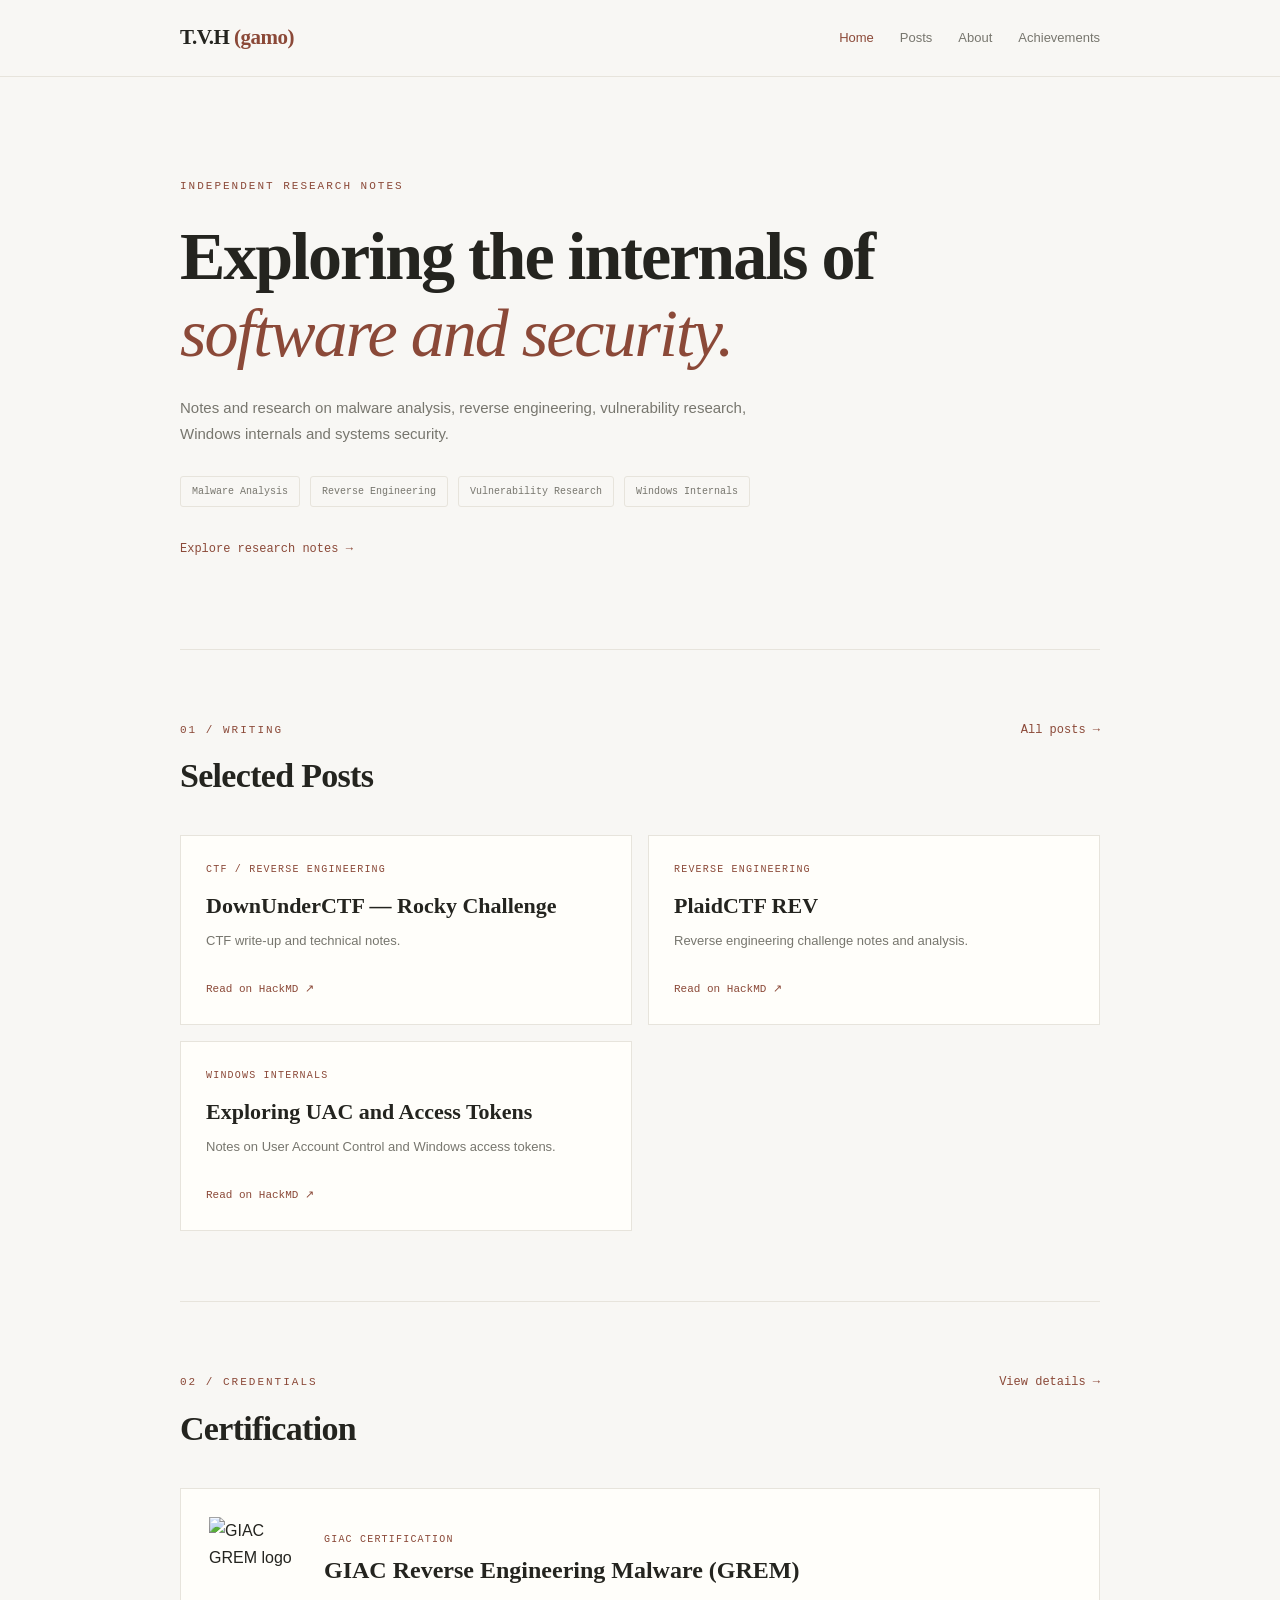
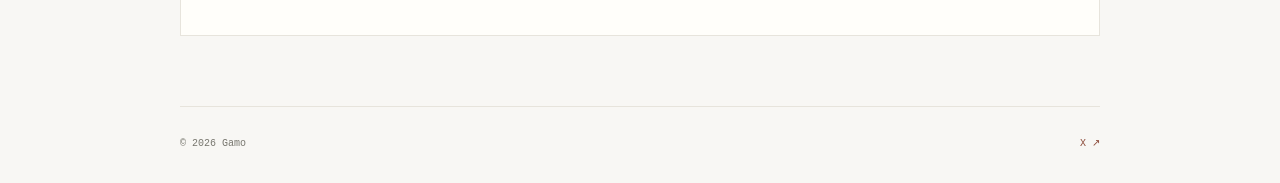
==== commit 34d10628: "Update index.html" ====
--- a/index.html
+++ b/index.html
@@ -4,8 +4,8 @@
 <head>
   <meta charset="UTF-8">
   <meta name="viewport" content="width=device-width, initial-scale=1.0">
-  <meta name="description" content="T.V.H (gamo) — Malware Analysis, Reverse Engineering and Vulnerability Research.">
-  <title>T.V.H (gamo) — Research Notes</title>
+  <meta name="description" content="Malware Analysis, Reverse Engineering and Vulnerability Research.">
+  <title>Gamo Research Note</title>
   <link rel="stylesheet" href="assets/css/style.css">
   <script src="assets/js/main.js" defer></script>
 </head>
@@ -87,7 +87,7 @@
     </div>
   </section>
 
-  <section class="section container">
+  <section class= "section container">
     <div class="section-heading">
       <div>
         <p class="eyebrow">02 / CREDENTIALS</p>
@@ -108,16 +108,13 @@
         <h3>GIAC Reverse Engineering Malware (GREM)</h3>
       </div>
 
-      <div class="score">
-        <strong>84%</strong>
-      </div>
     </div>
   </section>
 </main>
 
 <footer class="site-footer">
   <div class="container footer-inner">
-    <span>© 2026 T.V.H (gamo)</span>
+    <span>© 2026 Gamo</span>
     <a href="https://x.com/hvtran_" target="_blank" rel="noopener noreferrer">X ↗</a>
   </div>
 </footer>
